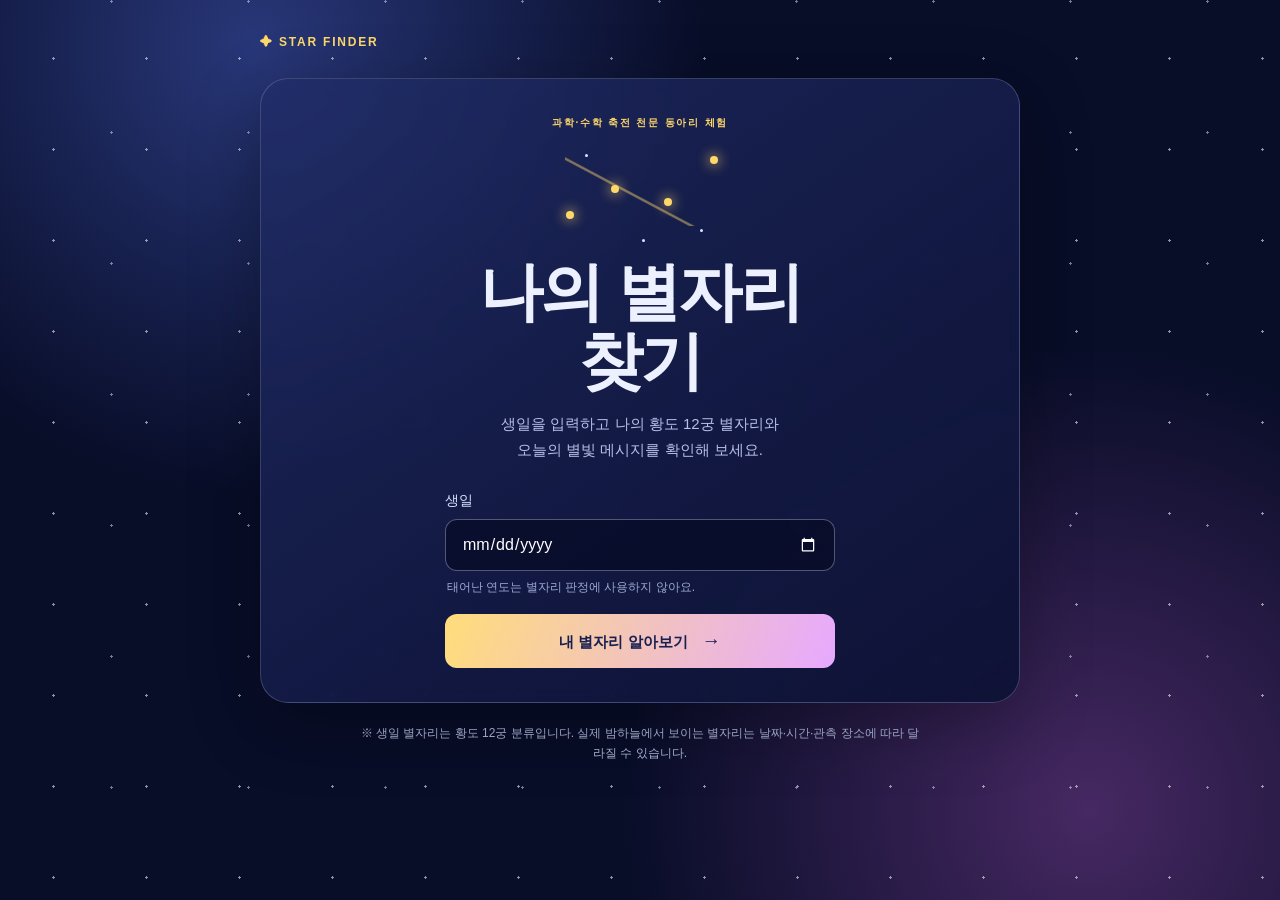
==== index.html @ 7e6529ac "Add birthday zodiac activity web app" ====
<!doctype html>
<html lang="ko">
<head>
  <meta charset="UTF-8">
  <meta name="viewport" content="width=device-width, initial-scale=1.0">
  <meta name="description" content="생일로 나의 황도 12궁 별자리와 오늘의 재미 운세를 알아보는 체험 프로그램">
  <title>나의 별자리 찾기</title>
  <link rel="stylesheet" href="style.css">
</head>
<body class="entry-page">
  <main class="entry-shell">
    <a class="brand" href="index.html" aria-label="첫 화면으로">✦ STAR FINDER</a>
    <section class="entry-card" aria-labelledby="page-title">
      <p class="eyebrow">과학·수학 축전 천문 동아리 체험</p>
      <div class="hero-constellation" aria-hidden="true"><span></span><span></span><span></span><span></span><i></i><i></i><i></i></div>
      <h1 id="page-title">나의 별자리<br>찾기</h1>
      <p class="intro">생일을 입력하고 나의 황도 12궁 별자리와<br>오늘의 별빛 메시지를 확인해 보세요.</p>

      <form id="birthday-form" class="birthday-form" novalidate>
        <label for="birthday">생일</label>
        <input id="birthday" name="birthday" type="date" required aria-describedby="date-help">
        <p id="date-help" class="field-help">태어난 연도는 별자리 판정에 사용하지 않아요.</p>
        <p id="form-error" class="form-error" role="alert" hidden></p>
        <button type="submit">내 별자리 알아보기 <span aria-hidden="true">→</span></button>
      </form>
    </section>
    <p class="science-note">※ 생일 별자리는 황도 12궁 분류입니다. 실제 밤하늘에서 보이는 별자리는 날짜·시간·관측 장소에 따라 달라질 수 있습니다.</p>
  </main>
  <script src="app.js"></script>
</body>
</html>
---- style.css ----
:root { --navy:#080d28; --deep:#111946; --ink:#edf1ff; --muted:#b7c0e6; --gold:#ffd86b; --violet:#9d8cff; --line:rgba(201,214,255,.22); }
* { box-sizing:border-box; }
body { margin:0; min-height:100vh; color:var(--ink); font-family:"Malgun Gothic","Apple SD Gothic Neo",sans-serif; background:radial-gradient(circle at 20% 5%,#283779 0,transparent 28rem),radial-gradient(circle at 85% 90%,#462862 0,transparent 29rem),var(--navy); }
body::before { content:""; position:fixed; inset:0; pointer-events:none; opacity:.55; background-image:radial-gradient(circle,white 0 1px,transparent 1.4px),radial-gradient(circle,#c9d6ff 0 1px,transparent 1.3px); background-size:93px 91px,137px 131px; background-position:7px 13px,43px 67px; }
.entry-shell,.result-shell { width:min(100% - 32px,760px); margin:auto; padding:32px 0 28px; position:relative; }
.brand { display:inline-block; font:700 12px/1 Arial,sans-serif; letter-spacing:.15em; color:var(--gold); text-decoration:none; }
.entry-card,.result-card { margin-top:28px; text-align:center; border:1px solid var(--line); border-radius:28px; background:linear-gradient(145deg,rgba(33,45,104,.78),rgba(12,17,51,.91)); box-shadow:0 20px 70px rgba(0,0,0,.29); backdrop-filter:blur(8px); }
.entry-card { padding:37px 24px 34px; }
.eyebrow { margin:0 0 12px; color:var(--gold); font:700 10px/1.4 Montserrat,sans-serif; letter-spacing:.18em; }
h1,h2,p { margin-top:0; }
h1 { margin-bottom:15px; font-family:"Malgun Gothic",sans-serif; font-weight:800; font-size:clamp(43px,9vw,64px); line-height:1.08; letter-spacing:-.04em; }
.intro { color:var(--muted); line-height:1.75; font-size:15px; }
.birthday-form { width:min(100%,390px); margin:28px auto 0; text-align:left; }
label { display:block; margin-bottom:9px; color:#d9e1ff; font-size:14px; }
input { width:100%; padding:15px 16px; border:1px solid rgba(222,229,255,.34); border-radius:12px; background:rgba(4,8,31,.57); color:white; font:16px Arial,sans-serif; color-scheme:dark; }
input:focus { outline:3px solid rgba(157,140,255,.45); border-color:var(--violet); }
.field-help { margin:8px 2px 18px; color:#9da9d4; font-size:12px; }
button { width:100%; border:0; border-radius:12px; padding:16px; cursor:pointer; background:linear-gradient(110deg,#ffdd7b,#e6a9ff); color:#172050; font:800 15px Arial,sans-serif; transition:transform .18s,box-shadow .18s; }
button:hover { transform:translateY(-2px); box-shadow:0 8px 25px rgba(245,207,128,.26); }
button span { margin-left:10px; font-size:19px; }
.form-error { margin:0 0 12px; color:#ffb4c9; font-size:13px; }
.science-note { max-width:560px; margin:20px auto 0; color:#aeb8db; text-align:center; font-size:12px; line-height:1.7; }
.hero-constellation { height:104px; position:relative; width:175px; margin:2px auto 12px; background:linear-gradient(28deg,transparent 47%,rgba(255,216,107,.45) 48% 49%,transparent 50%) 12px 14px/130px 70px no-repeat; }
.hero-constellation span,.hero-constellation i { position:absolute; display:block; border-radius:50%; background:var(--gold); box-shadow:0 0 12px 3px rgba(255,216,107,.45); }
.hero-constellation span { width:8px; height:8px; }.hero-constellation span:nth-child(1){left:13px;top:69px}.hero-constellation span:nth-child(2){left:58px;top:43px}.hero-constellation span:nth-child(3){left:111px;top:56px}.hero-constellation span:nth-child(4){left:157px;top:14px}.hero-constellation i{width:3px;height:3px;background:#d9e6ff;box-shadow:none}.hero-constellation i:nth-of-type(1){left:32px;top:12px}.hero-constellation i:nth-of-type(2){right:25px;bottom:14px}.hero-constellation i:nth-of-type(3){left:89px;bottom:4px}
.result-card { padding:31px 24px 27px; }
.constellation-art { width:min(100%,330px); height:190px; margin:0 auto 5px; }
.constellation-art svg { width:100%; height:100%; overflow:visible; }
.constellation-art .line { fill:none; stroke:rgba(255,216,107,.72); stroke-width:1.8; stroke-linecap:round; stroke-linejoin:round; }
.constellation-art .star { fill:#fff4c6; filter:drop-shadow(0 0 5px #ffe58c); }.constellation-art .big-star { fill:#fff6bd; filter:drop-shadow(0 0 8px #ffe58c); }
.date-display { margin:3px 0 7px; color:#c0caf0; font-size:14px; }.result-card h1 { margin:0 0 4px; font-size:clamp(40px,8vw,57px); }.zodiac-period { margin-bottom:15px; color:var(--gold); font:700 12px Arial,sans-serif; letter-spacing:.05em; }.zodiac-summary { max-width:470px; margin:0 auto 22px; color:#d9dff7; line-height:1.7; font-size:14px; }
.info-grid { display:grid; grid-template-columns:repeat(3,1fr); gap:9px; max-width:500px; margin:0 auto 20px; }.info-grid article { padding:12px 6px; background:rgba(4,10,38,.38); border:1px solid rgba(201,214,255,.16); border-radius:12px; }.info-grid span { display:block; color:#9facd8; font-size:11px; margin-bottom:6px; }.info-grid strong { font-size:14px; color:#fff2bd; }
.fortune-box { max-width:500px; margin:0 auto 22px; padding:21px 20px; border-radius:16px; background:linear-gradient(135deg,rgba(132,99,209,.34),rgba(31,57,129,.37)); border:1px solid rgba(219,202,255,.22); }.fortune-box>p:first-child { margin-bottom:5px; color:#ffdf84; font:700 10px Arial,sans-serif; letter-spacing:.15em; }.fortune-box h2 { margin-bottom:9px; font:700 21px "Malgun Gothic",sans-serif; }.fortune-box #fortune-text { margin-bottom:12px; color:#f2f0ff; line-height:1.7; font-size:14px; }.fortune-box small { color:#bdc6e7; font-size:11px; }
.retry-link { color:var(--gold); text-decoration:none; font-size:14px; }.retry-link:hover { text-decoration:underline; }
@media (max-width:440px) { .entry-shell,.result-shell{width:min(100% - 22px,760px);padding-top:22px}.entry-card,.result-card{border-radius:23px}.entry-card{padding:30px 18px}.result-card{padding:28px 15px 24px}.info-grid{gap:6px}.info-grid article{padding:10px 3px}.info-grid strong{font-size:12px} }
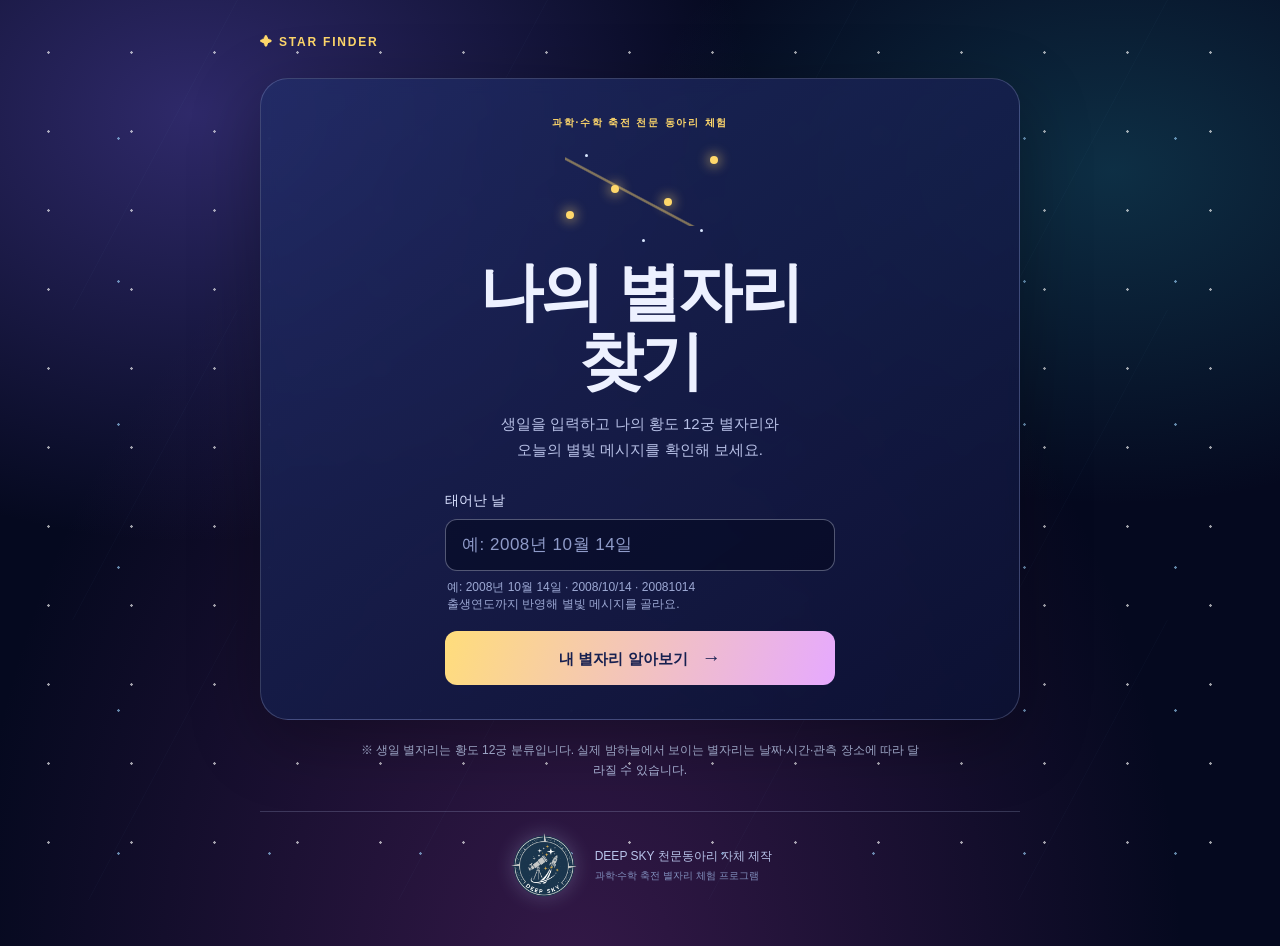
==== commit 7dac24b3: "Refresh birthday entry experience" ====
--- a/index.html
+++ b/index.html
@@ -17,15 +17,26 @@
       <p class="intro">생일을 입력하고 나의 황도 12궁 별자리와<br>오늘의 별빛 메시지를 확인해 보세요.</p>
 
       <form id="birthday-form" class="birthday-form" novalidate>
-        <label for="birthday">생일</label>
-        <input id="birthday" name="birthday" type="date" required aria-describedby="date-help">
-        <p id="date-help" class="field-help">태어난 연도는 별자리 판정에 사용하지 않아요.</p>
+        <label for="birthday">태어난 날</label>
+        <input id="birthday" name="birthday" type="text" inputmode="numeric" autocomplete="off" placeholder="예: 2008년 10월 14일" required aria-describedby="date-help">
+        <p id="date-help" class="field-help">예: 2008년 10월 14일 · 2008/10/14 · 20081014<br>출생연도까지 반영해 별빛 메시지를 골라요.</p>
         <p id="form-error" class="form-error" role="alert" hidden></p>
         <button type="submit">내 별자리 알아보기 <span aria-hidden="true">→</span></button>
       </form>
     </section>
     <p class="science-note">※ 생일 별자리는 황도 12궁 분류입니다. 실제 밤하늘에서 보이는 별자리는 날짜·시간·관측 장소에 따라 달라질 수 있습니다.</p>
   </main>
+  <footer class="club-footer" aria-label="제작 동아리">
+    <img class="club-logo" src="assets/deepsky-logo.png" alt="DEEP SKY 천문동아리 로고">
+    <p>DEEP SKY 천문동아리 자체 제작<br><small>과학·수학 축전 별자리 체험 프로그램</small></p>
+  </footer>
+  <div id="star-reader" class="star-reader" aria-hidden="true">
+    <div class="reader-sky"><i></i><i></i><i></i><i></i></div>
+    <div class="reader-star">✦</div>
+    <div class="reader-telescope"><span></span><i></i><b></b></div>
+    <div class="reader-astrologer"><i></i><b></b><span></span></div>
+    <p>별을 읽고 있어요…</p>
+  </div>
   <script src="app.js"></script>
 </body>
 </html>
--- a/style.css
+++ b/style.css
@@ -1,7 +1,7 @@
 :root { --navy:#080d28; --deep:#111946; --ink:#edf1ff; --muted:#b7c0e6; --gold:#ffd86b; --violet:#9d8cff; --line:rgba(201,214,255,.22); }
 * { box-sizing:border-box; }
-body { margin:0; min-height:100vh; color:var(--ink); font-family:"Malgun Gothic","Apple SD Gothic Neo",sans-serif; background:radial-gradient(circle at 20% 5%,#283779 0,transparent 28rem),radial-gradient(circle at 85% 90%,#462862 0,transparent 29rem),var(--navy); }
-body::before { content:""; position:fixed; inset:0; pointer-events:none; opacity:.55; background-image:radial-gradient(circle,white 0 1px,transparent 1.4px),radial-gradient(circle,#c9d6ff 0 1px,transparent 1.3px); background-size:93px 91px,137px 131px; background-position:7px 13px,43px 67px; }
+body { margin:0; min-height:100vh; color:var(--ink); font-family:"Malgun Gothic","Apple SD Gothic Neo",sans-serif; background:radial-gradient(ellipse at 15% 12%,rgba(81,68,167,.55),transparent 35rem),radial-gradient(ellipse at 87% 18%,rgba(31,124,145,.33),transparent 30rem),radial-gradient(ellipse at 45% 105%,rgba(122,48,133,.4),transparent 38rem),#05091f; }
+body::before { content:""; position:fixed; inset:0; pointer-events:none; opacity:.62; background-image:radial-gradient(circle,white 0 1px,transparent 1.5px),radial-gradient(circle,#9fd6ff 0 1px,transparent 1.5px),linear-gradient(118deg,transparent 49.8%,rgba(159,214,255,.05) 50%,transparent 50.2%); background-size:83px 79px,151px 143px,310px 310px; background-position:7px 13px,43px 67px,0 0; }
 .entry-shell,.result-shell { width:min(100% - 32px,760px); margin:auto; padding:32px 0 28px; position:relative; }
 .brand { display:inline-block; font:700 12px/1 Arial,sans-serif; letter-spacing:.15em; color:var(--gold); text-decoration:none; }
 .entry-card,.result-card { margin-top:28px; text-align:center; border:1px solid var(--line); border-radius:28px; background:linear-gradient(145deg,rgba(33,45,104,.78),rgba(12,17,51,.91)); box-shadow:0 20px 70px rgba(0,0,0,.29); backdrop-filter:blur(8px); }
@@ -12,7 +12,8 @@
 .intro { color:var(--muted); line-height:1.75; font-size:15px; }
 .birthday-form { width:min(100%,390px); margin:28px auto 0; text-align:left; }
 label { display:block; margin-bottom:9px; color:#d9e1ff; font-size:14px; }
-input { width:100%; padding:15px 16px; border:1px solid rgba(222,229,255,.34); border-radius:12px; background:rgba(4,8,31,.57); color:white; font:16px Arial,sans-serif; color-scheme:dark; }
+input { width:100%; padding:15px 16px; border:1px solid rgba(222,229,255,.34); border-radius:12px; background:rgba(4,8,31,.57); color:white; font:600 17px "Malgun Gothic",sans-serif; letter-spacing:.03em; }
+input::placeholder { color:#8f9bc9; font-weight:400; }
 input:focus { outline:3px solid rgba(157,140,255,.45); border-color:var(--violet); }
 .field-help { margin:8px 2px 18px; color:#9da9d4; font-size:12px; }
 button { width:100%; border:0; border-radius:12px; padding:16px; cursor:pointer; background:linear-gradient(110deg,#ffdd7b,#e6a9ff); color:#172050; font:800 15px Arial,sans-serif; transition:transform .18s,box-shadow .18s; }
@@ -20,16 +21,23 @@
 button span { margin-left:10px; font-size:19px; }
 .form-error { margin:0 0 12px; color:#ffb4c9; font-size:13px; }
 .science-note { max-width:560px; margin:20px auto 0; color:#aeb8db; text-align:center; font-size:12px; line-height:1.7; }
+.club-footer { position:relative; z-index:1; width:min(100% - 32px,760px); margin:2px auto 26px; padding:18px 20px; display:flex; align-items:center; justify-content:center; gap:15px; border-top:1px solid rgba(201,214,255,.2); color:#b9c5eb; text-align:left; }
+.club-footer p { margin:0; font-size:12px; line-height:1.55; }.club-footer small { color:#8290be; font-size:10px; }.club-logo { width:72px; height:72px; object-fit:contain; filter:drop-shadow(0 0 10px rgba(196,219,255,.24)); }
+.star-reader { position:fixed; z-index:10; inset:0; display:grid; place-items:center; opacity:0; pointer-events:none; overflow:hidden; background:radial-gradient(circle at 50% 43%,rgba(92,77,180,.42),rgba(3,7,27,.96) 62%); transition:opacity .22s ease; }.star-reader p { position:absolute; top:calc(50% + 165px); margin:0; color:#fff1b3; font:700 16px "Malgun Gothic",sans-serif; letter-spacing:.05em; }.reader-sky i { position:absolute; width:4px; height:4px; border-radius:50%; background:#fff8cf; box-shadow:0 0 12px 3px #fff0a3; }.reader-sky i:nth-child(1){left:18%;top:17%}.reader-sky i:nth-child(2){left:76%;top:22%}.reader-sky i:nth-child(3){left:24%;top:78%}.reader-sky i:nth-child(4){left:72%;top:73%}.reader-star { position:absolute; left:calc(50% + 76px); top:calc(50% - 138px); color:#fff0a6; font:58px/1 serif; text-shadow:0 0 18px #ffd768,0 0 45px #a68bff; transform:scale(.4); }.reader-telescope { position:absolute; width:160px; height:22px; margin-left:-10px; margin-top:-20px; transform:rotate(-25deg); transform-origin:20% 50%; }.reader-telescope span { display:block; width:120px; height:18px; border:3px solid #ead78c; border-radius:6px 14px 14px 6px; background:linear-gradient(90deg,#5c54a3,#1a2456); }.reader-telescope i { position:absolute; right:23px; top:-5px; width:20px; height:28px; border:3px solid #ead78c; border-radius:50%; }.reader-telescope b { position:absolute; left:32px; top:16px; width:4px; height:80px; background:#c9b66d; box-shadow:46px 0 #c9b66d; transform:rotate(22deg); }.reader-astrologer { position:absolute; width:95px; height:160px; margin-left:-105px; margin-top:82px; }.reader-astrologer i { position:absolute; left:29px; top:0; width:37px; height:37px; border-radius:50%; background:#e5b38d; }.reader-astrologer b { position:absolute; left:12px; top:32px; width:72px; height:112px; border-radius:48% 48% 14px 14px; background:linear-gradient(110deg,#a970d4,#3d3681); }.reader-astrologer span { position:absolute; left:58px; top:45px; width:62px; height:8px; border-radius:9px; background:#e5b38d; transform:rotate(-37deg); transform-origin:left center; }
+body.is-reading-stars .star-reader { opacity:1; pointer-events:auto; } body.is-reading-stars .reader-star { animation:star-gaze 1.65s ease-in-out both; } body.is-reading-stars .reader-telescope { animation:telescope-gaze 1.65s ease-in-out both; } body.is-reading-stars .reader-astrologer { animation:reader-gaze 1.65s ease-in-out both; } body.is-reading-stars .reader-sky i { animation:sky-twinkle .8s alternate infinite; } body.is-reading-stars .reader-sky i:nth-child(2){animation-delay:.2s} body.is-reading-stars .reader-sky i:nth-child(3){animation-delay:.4s} body.is-reading-stars .reader-sky i:nth-child(4){animation-delay:.6s}
+@keyframes star-gaze { 0%{opacity:0;transform:translate(-30px,45px) scale(.25)} 45%{opacity:1;transform:translate(0,0) scale(1.15)} 75%{transform:scale(.93)} 100%{opacity:1;transform:scale(1)} } @keyframes telescope-gaze { 0%{opacity:0;transform:translateY(22px) rotate(-8deg)} 45%{opacity:1;transform:rotate(-25deg)} 100%{opacity:1;transform:rotate(-25deg)} } @keyframes reader-gaze { 0%{opacity:0;transform:translateY(30px)} 45%{opacity:1;transform:translateY(-4px)} 100%{opacity:1;transform:translateY(0)} } @keyframes sky-twinkle { to{opacity:.25;transform:scale(.45)} }
 .hero-constellation { height:104px; position:relative; width:175px; margin:2px auto 12px; background:linear-gradient(28deg,transparent 47%,rgba(255,216,107,.45) 48% 49%,transparent 50%) 12px 14px/130px 70px no-repeat; }
 .hero-constellation span,.hero-constellation i { position:absolute; display:block; border-radius:50%; background:var(--gold); box-shadow:0 0 12px 3px rgba(255,216,107,.45); }
 .hero-constellation span { width:8px; height:8px; }.hero-constellation span:nth-child(1){left:13px;top:69px}.hero-constellation span:nth-child(2){left:58px;top:43px}.hero-constellation span:nth-child(3){left:111px;top:56px}.hero-constellation span:nth-child(4){left:157px;top:14px}.hero-constellation i{width:3px;height:3px;background:#d9e6ff;box-shadow:none}.hero-constellation i:nth-of-type(1){left:32px;top:12px}.hero-constellation i:nth-of-type(2){right:25px;bottom:14px}.hero-constellation i:nth-of-type(3){left:89px;bottom:4px}
 .result-card { padding:31px 24px 27px; }
-.constellation-art { width:min(100%,330px); height:190px; margin:0 auto 5px; }
+.constellation-art { width:min(100%,380px); aspect-ratio:1; margin:0 auto 17px; overflow:hidden; border:1px solid rgba(255,216,107,.35); border-radius:18px; background:#060b24; box-shadow:0 0 25px rgba(117,101,255,.18); }
 .constellation-art svg { width:100%; height:100%; overflow:visible; }
+.constellation-art img { display:block; width:100%; height:100%; object-fit:cover; }
 .constellation-art .line { fill:none; stroke:rgba(255,216,107,.72); stroke-width:1.8; stroke-linecap:round; stroke-linejoin:round; }
 .constellation-art .star { fill:#fff4c6; filter:drop-shadow(0 0 5px #ffe58c); }.constellation-art .big-star { fill:#fff6bd; filter:drop-shadow(0 0 8px #ffe58c); }
 .date-display { margin:3px 0 7px; color:#c0caf0; font-size:14px; }.result-card h1 { margin:0 0 4px; font-size:clamp(40px,8vw,57px); }.zodiac-period { margin-bottom:15px; color:var(--gold); font:700 12px Arial,sans-serif; letter-spacing:.05em; }.zodiac-summary { max-width:470px; margin:0 auto 22px; color:#d9dff7; line-height:1.7; font-size:14px; }
 .info-grid { display:grid; grid-template-columns:repeat(3,1fr); gap:9px; max-width:500px; margin:0 auto 20px; }.info-grid article { padding:12px 6px; background:rgba(4,10,38,.38); border:1px solid rgba(201,214,255,.16); border-radius:12px; }.info-grid span { display:block; color:#9facd8; font-size:11px; margin-bottom:6px; }.info-grid strong { font-size:14px; color:#fff2bd; }
-.fortune-box { max-width:500px; margin:0 auto 22px; padding:21px 20px; border-radius:16px; background:linear-gradient(135deg,rgba(132,99,209,.34),rgba(31,57,129,.37)); border:1px solid rgba(219,202,255,.22); }.fortune-box>p:first-child { margin-bottom:5px; color:#ffdf84; font:700 10px Arial,sans-serif; letter-spacing:.15em; }.fortune-box h2 { margin-bottom:9px; font:700 21px "Malgun Gothic",sans-serif; }.fortune-box #fortune-text { margin-bottom:12px; color:#f2f0ff; line-height:1.7; font-size:14px; }.fortune-box small { color:#bdc6e7; font-size:11px; }
+.fortune-box { max-width:500px; margin:0 auto 22px; padding:21px 20px; border-radius:16px; background:linear-gradient(135deg,rgba(132,99,209,.34),rgba(31,57,129,.37)); border:1px solid rgba(219,202,255,.22); }.fortune-box>p:first-child { margin-bottom:5px; color:#ffdf84; font:700 10px Arial,sans-serif; letter-spacing:.15em; }.fortune-box h2 { margin-bottom:13px; font:700 21px "Malgun Gothic",sans-serif; }.fortune-box small { color:#bdc6e7; font-size:11px; }.fortune-list { display:grid; grid-template-columns:1fr; gap:8px; margin-bottom:14px; text-align:left; }.fortune-item { display:grid; grid-template-columns:64px 1fr; gap:10px; align-items:start; padding:10px 11px; border-radius:10px; background:rgba(5,9,38,.28); }.fortune-item strong { color:#ffdf84; font-size:13px; }.fortune-item span { color:#f2f0ff; font-size:13px; line-height:1.6; }
 .retry-link { color:var(--gold); text-decoration:none; font-size:14px; }.retry-link:hover { text-decoration:underline; }
-@media (max-width:440px) { .entry-shell,.result-shell{width:min(100% - 22px,760px);padding-top:22px}.entry-card,.result-card{border-radius:23px}.entry-card{padding:30px 18px}.result-card{padding:28px 15px 24px}.info-grid{gap:6px}.info-grid article{padding:10px 3px}.info-grid strong{font-size:12px} }
+@media (prefers-reduced-motion:reduce) { *,*::before,*::after { animation-duration:.01ms !important; transition-duration:.01ms !important; } }
+@media (max-width:440px) { .entry-shell,.result-shell{width:min(100% - 22px,760px);padding-top:22px}.entry-card,.result-card{border-radius:23px}.entry-card{padding:30px 18px}.result-card{padding:28px 15px 24px}.info-grid{gap:6px}.info-grid article{padding:10px 3px}.info-grid strong{font-size:12px}.club-footer{width:min(100% - 22px,760px);padding:16px 4px;gap:9px}.club-logo{width:58px;height:58px}.reader-telescope{transform:scale(.82) rotate(-25deg)} }
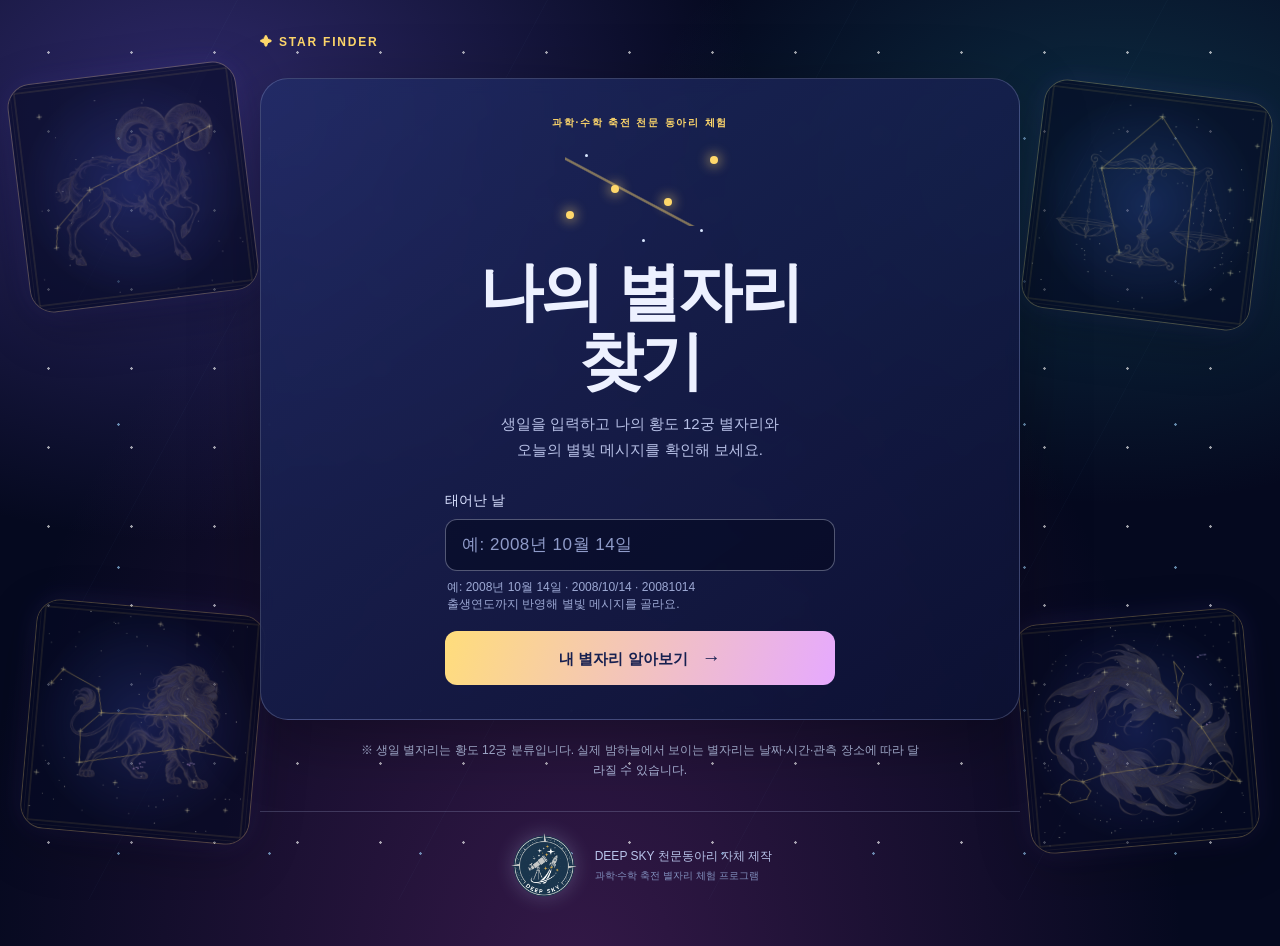
==== commit 2e798803: "Show floating zodiac charts on landing page" ====
--- a/index.html
+++ b/index.html
@@ -8,10 +8,21 @@
   <link rel="stylesheet" href="style.css">
 </head>
 <body class="entry-page">
+  <div class="floating-zodiac-gallery" aria-hidden="true">
+    <img class="floating-zodiac zodiac-aries" src="assets/zodiac-images/ari.png" alt="">
+    <img class="floating-zodiac zodiac-leo" src="assets/zodiac-images/leo.png" alt="">
+    <img class="floating-zodiac zodiac-libra" src="assets/zodiac-images/lib.png" alt="">
+    <img class="floating-zodiac zodiac-pisces" src="assets/zodiac-images/psc.png" alt="">
+  </div>
   <main class="entry-shell">
     <a class="brand" href="index.html" aria-label="첫 화면으로">✦ STAR FINDER</a>
     <section class="entry-card" aria-labelledby="page-title">
       <p class="eyebrow">과학·수학 축전 천문 동아리 체험</p>
+      <div class="mobile-zodiac-preview" aria-hidden="true">
+        <img src="assets/zodiac-images/ari.png" alt="">
+        <img src="assets/zodiac-images/lib.png" alt="">
+        <img src="assets/zodiac-images/psc.png" alt="">
+      </div>
       <div class="hero-constellation" aria-hidden="true"><span></span><span></span><span></span><span></span><i></i><i></i><i></i></div>
       <h1 id="page-title">나의 별자리<br>찾기</h1>
       <p class="intro">생일을 입력하고 나의 황도 12궁 별자리와<br>오늘의 별빛 메시지를 확인해 보세요.</p>
--- a/style.css
+++ b/style.css
@@ -2,7 +2,8 @@
 * { box-sizing:border-box; }
 body { margin:0; min-height:100vh; color:var(--ink); font-family:"Malgun Gothic","Apple SD Gothic Neo",sans-serif; background:radial-gradient(ellipse at 15% 12%,rgba(81,68,167,.55),transparent 35rem),radial-gradient(ellipse at 87% 18%,rgba(31,124,145,.33),transparent 30rem),radial-gradient(ellipse at 45% 105%,rgba(122,48,133,.4),transparent 38rem),#05091f; }
 body::before { content:""; position:fixed; inset:0; pointer-events:none; opacity:.62; background-image:radial-gradient(circle,white 0 1px,transparent 1.5px),radial-gradient(circle,#9fd6ff 0 1px,transparent 1.5px),linear-gradient(118deg,transparent 49.8%,rgba(159,214,255,.05) 50%,transparent 50.2%); background-size:83px 79px,151px 143px,310px 310px; background-position:7px 13px,43px 67px,0 0; }
-.entry-shell,.result-shell { width:min(100% - 32px,760px); margin:auto; padding:32px 0 28px; position:relative; }
+.floating-zodiac-gallery { position:fixed; z-index:0; inset:0; pointer-events:none; overflow:hidden; }.floating-zodiac { position:absolute; width:clamp(180px,18vw,260px); aspect-ratio:1; object-fit:cover; border:1px solid rgba(255,220,125,.42); border-radius:24px; opacity:.62; box-shadow:0 16px 55px rgba(0,0,0,.36),0 0 28px rgba(117,101,255,.2); animation:zodiac-float 7s ease-in-out infinite alternate; }.zodiac-aries { left:max(18px,calc(50% - 690px)); top:8%; transform:rotate(-7deg); }.zodiac-leo { left:max(28px,calc(50% - 650px)); bottom:7%; transform:rotate(5deg); animation-delay:-3.5s; }.zodiac-libra { right:max(18px,calc(50% - 690px)); top:10%; transform:rotate(7deg); animation-delay:-1.7s; }.zodiac-pisces { right:max(28px,calc(50% - 650px)); bottom:6%; transform:rotate(-5deg); animation-delay:-5.2s; }.mobile-zodiac-preview { display:none; }
+.entry-shell,.result-shell { width:min(100% - 32px,760px); margin:auto; padding:32px 0 28px; position:relative; z-index:1; }
 .brand { display:inline-block; font:700 12px/1 Arial,sans-serif; letter-spacing:.15em; color:var(--gold); text-decoration:none; }
 .entry-card,.result-card { margin-top:28px; text-align:center; border:1px solid var(--line); border-radius:28px; background:linear-gradient(145deg,rgba(33,45,104,.78),rgba(12,17,51,.91)); box-shadow:0 20px 70px rgba(0,0,0,.29); backdrop-filter:blur(8px); }
 .entry-card { padding:37px 24px 34px; }
@@ -29,6 +30,7 @@
 .hero-constellation { height:104px; position:relative; width:175px; margin:2px auto 12px; background:linear-gradient(28deg,transparent 47%,rgba(255,216,107,.45) 48% 49%,transparent 50%) 12px 14px/130px 70px no-repeat; }
 .hero-constellation span,.hero-constellation i { position:absolute; display:block; border-radius:50%; background:var(--gold); box-shadow:0 0 12px 3px rgba(255,216,107,.45); }
 .hero-constellation span { width:8px; height:8px; }.hero-constellation span:nth-child(1){left:13px;top:69px}.hero-constellation span:nth-child(2){left:58px;top:43px}.hero-constellation span:nth-child(3){left:111px;top:56px}.hero-constellation span:nth-child(4){left:157px;top:14px}.hero-constellation i{width:3px;height:3px;background:#d9e6ff;box-shadow:none}.hero-constellation i:nth-of-type(1){left:32px;top:12px}.hero-constellation i:nth-of-type(2){right:25px;bottom:14px}.hero-constellation i:nth-of-type(3){left:89px;bottom:4px}
+@keyframes zodiac-float { from{translate:0 -8px;filter:brightness(.88)} to{translate:0 12px;filter:brightness(1.08)} }
 .result-card { padding:31px 24px 27px; }
 .constellation-art { width:min(100%,380px); aspect-ratio:1; margin:0 auto 17px; overflow:hidden; border:1px solid rgba(255,216,107,.35); border-radius:18px; background:#060b24; box-shadow:0 0 25px rgba(117,101,255,.18); }
 .constellation-art svg { width:100%; height:100%; overflow:visible; }
@@ -37,7 +39,8 @@
 .constellation-art .star { fill:#fff4c6; filter:drop-shadow(0 0 5px #ffe58c); }.constellation-art .big-star { fill:#fff6bd; filter:drop-shadow(0 0 8px #ffe58c); }
 .date-display { margin:3px 0 7px; color:#c0caf0; font-size:14px; }.result-card h1 { margin:0 0 4px; font-size:clamp(40px,8vw,57px); }.zodiac-period { margin-bottom:15px; color:var(--gold); font:700 12px Arial,sans-serif; letter-spacing:.05em; }.zodiac-summary { max-width:470px; margin:0 auto 22px; color:#d9dff7; line-height:1.7; font-size:14px; }
 .info-grid { display:grid; grid-template-columns:repeat(3,1fr); gap:9px; max-width:500px; margin:0 auto 20px; }.info-grid article { padding:12px 6px; background:rgba(4,10,38,.38); border:1px solid rgba(201,214,255,.16); border-radius:12px; }.info-grid span { display:block; color:#9facd8; font-size:11px; margin-bottom:6px; }.info-grid strong { font-size:14px; color:#fff2bd; }
-.fortune-box { max-width:500px; margin:0 auto 22px; padding:21px 20px; border-radius:16px; background:linear-gradient(135deg,rgba(132,99,209,.34),rgba(31,57,129,.37)); border:1px solid rgba(219,202,255,.22); }.fortune-box>p:first-child { margin-bottom:5px; color:#ffdf84; font:700 10px Arial,sans-serif; letter-spacing:.15em; }.fortune-box h2 { margin-bottom:13px; font:700 21px "Malgun Gothic",sans-serif; }.fortune-box small { color:#bdc6e7; font-size:11px; }.fortune-list { display:grid; grid-template-columns:1fr; gap:8px; margin-bottom:14px; text-align:left; }.fortune-item { display:grid; grid-template-columns:64px 1fr; gap:10px; align-items:start; padding:10px 11px; border-radius:10px; background:rgba(5,9,38,.28); }.fortune-item strong { color:#ffdf84; font-size:13px; }.fortune-item span { color:#f2f0ff; font-size:13px; line-height:1.6; }
+.fortune-box { max-width:500px; margin:0 auto 22px; padding:21px 20px; border-radius:16px; background:linear-gradient(135deg,rgba(132,99,209,.34),rgba(31,57,129,.37)); border:1px solid rgba(219,202,255,.22); }.fortune-box>p:first-child { margin-bottom:5px; color:#ffdf84; font:700 10px Arial,sans-serif; letter-spacing:.15em; }.fortune-box h2 { margin-bottom:13px; font:700 21px "Malgun Gothic",sans-serif; }.fortune-box small { color:#bdc6e7; font-size:11px; }.fortune-list { display:grid; grid-template-columns:1fr; gap:8px; margin-bottom:14px; text-align:left; }.fortune-item { display:grid; grid-template-columns:64px 1fr; gap:10px; align-items:start; padding:10px 11px; border-radius:10px; background:rgba(5,9,38,.28); }.fortune-item strong { color:#ffdf84; font-size:13px; }.fortune-item span { display:block; color:#f2f0ff; font-size:13px; line-height:1.6; }.fortune-copy { min-width:0; }.fortune-code { display:block; margin-top:6px; color:#aebeff !important; font:700 10px/1.4 Arial,sans-serif; letter-spacing:.04em; }
 .retry-link { color:var(--gold); text-decoration:none; font-size:14px; }.retry-link:hover { text-decoration:underline; }
 @media (prefers-reduced-motion:reduce) { *,*::before,*::after { animation-duration:.01ms !important; transition-duration:.01ms !important; } }
-@media (max-width:440px) { .entry-shell,.result-shell{width:min(100% - 22px,760px);padding-top:22px}.entry-card,.result-card{border-radius:23px}.entry-card{padding:30px 18px}.result-card{padding:28px 15px 24px}.info-grid{gap:6px}.info-grid article{padding:10px 3px}.info-grid strong{font-size:12px}.club-footer{width:min(100% - 22px,760px);padding:16px 4px;gap:9px}.club-logo{width:58px;height:58px}.reader-telescope{transform:scale(.82) rotate(-25deg)} }
+@media (max-width:1100px) { .floating-zodiac-gallery{display:none}.mobile-zodiac-preview{display:flex;justify-content:center;align-items:center;height:76px;margin:10px auto 2px}.mobile-zodiac-preview img{width:72px;height:72px;object-fit:cover;border:1px solid rgba(255,220,125,.42);border-radius:18px;box-shadow:0 8px 22px rgba(0,0,0,.3);animation:zodiac-float 6s ease-in-out infinite alternate}.mobile-zodiac-preview img:nth-child(1){transform:rotate(-8deg);margin-right:-8px}.mobile-zodiac-preview img:nth-child(2){position:relative;z-index:1;width:84px;height:84px}.mobile-zodiac-preview img:nth-child(3){transform:rotate(8deg);margin-left:-8px;animation-delay:-3s}.hero-constellation{height:74px;margin-top:0} }
+@media (max-width:440px) { .entry-shell,.result-shell{width:min(100% - 22px,760px);padding-top:22px}.entry-card,.result-card{border-radius:23px}.entry-card{padding:30px 18px}.result-card{padding:28px 15px 24px}.mobile-zodiac-preview{height:65px}.mobile-zodiac-preview img{width:60px;height:60px}.mobile-zodiac-preview img:nth-child(2){width:70px;height:70px}.info-grid{gap:6px}.info-grid article{padding:10px 3px}.info-grid strong{font-size:12px}.club-footer{width:min(100% - 22px,760px);padding:16px 4px;gap:9px}.club-logo{width:58px;height:58px}.reader-telescope{transform:scale(.82) rotate(-25deg)} }
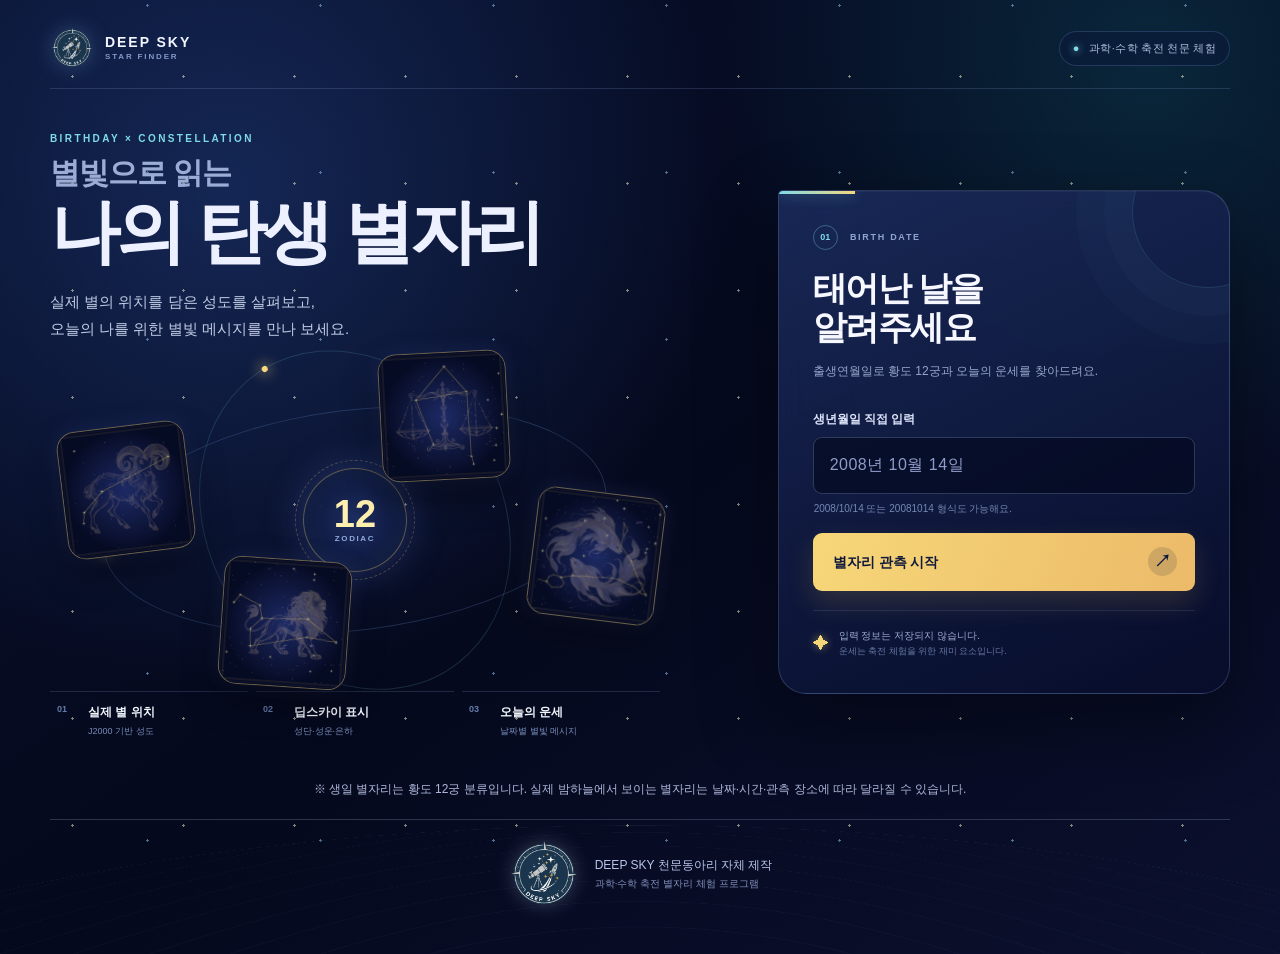
==== commit 06127b7b: "Redesign landing page as observatory console" ====
--- a/index.html
+++ b/index.html
@@ -8,34 +8,61 @@
   <link rel="stylesheet" href="style.css">
 </head>
 <body class="entry-page">
-  <div class="floating-zodiac-gallery" aria-hidden="true">
-    <img class="floating-zodiac zodiac-aries" src="assets/zodiac-images/ari.png" alt="">
-    <img class="floating-zodiac zodiac-leo" src="assets/zodiac-images/leo.png" alt="">
-    <img class="floating-zodiac zodiac-libra" src="assets/zodiac-images/lib.png" alt="">
-    <img class="floating-zodiac zodiac-pisces" src="assets/zodiac-images/psc.png" alt="">
-  </div>
-  <main class="entry-shell">
-    <a class="brand" href="index.html" aria-label="첫 화면으로">✦ STAR FINDER</a>
-    <section class="entry-card" aria-labelledby="page-title">
-      <p class="eyebrow">과학·수학 축전 천문 동아리 체험</p>
-      <div class="mobile-zodiac-preview" aria-hidden="true">
-        <img src="assets/zodiac-images/ari.png" alt="">
-        <img src="assets/zodiac-images/lib.png" alt="">
-        <img src="assets/zodiac-images/psc.png" alt="">
-      </div>
-      <div class="hero-constellation" aria-hidden="true"><span></span><span></span><span></span><span></span><i></i><i></i><i></i></div>
-      <h1 id="page-title">나의 별자리<br>찾기</h1>
-      <p class="intro">생일을 입력하고 나의 황도 12궁 별자리와<br>오늘의 별빛 메시지를 확인해 보세요.</p>
+  <main class="landing-shell">
+    <header class="landing-header">
+      <a class="landing-brand" href="index.html" aria-label="첫 화면으로">
+        <img src="assets/deepsky-logo.png" alt="">
+        <span>DEEP SKY<small>STAR FINDER</small></span>
+      </a>
+      <p class="event-chip"><span aria-hidden="true">●</span> 과학·수학 축전 천문 체험</p>
+    </header>
 
-      <form id="birthday-form" class="birthday-form" novalidate>
-        <label for="birthday">태어난 날</label>
-        <input id="birthday" name="birthday" type="text" inputmode="numeric" autocomplete="off" placeholder="예: 2008년 10월 14일" required aria-describedby="date-help">
-        <p id="date-help" class="field-help">예: 2008년 10월 14일 · 2008/10/14 · 20081014<br>출생연도까지 반영해 별빛 메시지를 골라요.</p>
-        <p id="form-error" class="form-error" role="alert" hidden></p>
-        <button type="submit">내 별자리 알아보기 <span aria-hidden="true">→</span></button>
-      </form>
-    </section>
-    <p class="science-note">※ 생일 별자리는 황도 12궁 분류입니다. 실제 밤하늘에서 보이는 별자리는 날짜·시간·관측 장소에 따라 달라질 수 있습니다.</p>
+    <div class="landing-grid">
+      <section class="landing-story" aria-labelledby="page-title">
+        <p class="landing-kicker">BIRTHDAY × CONSTELLATION</p>
+        <h1 id="page-title"><span>별빛으로 읽는</span>나의 탄생 별자리</h1>
+        <p class="landing-intro">실제 별의 위치를 담은 성도를 살펴보고,<br>오늘의 나를 위한 별빛 메시지를 만나 보세요.</p>
+
+        <div class="zodiac-stage" aria-hidden="true">
+          <div class="orbit orbit-one"></div>
+          <div class="orbit orbit-two"></div>
+          <div class="zodiac-core"><strong>12</strong><span>ZODIAC</span></div>
+          <img class="zodiac-card zodiac-card-aries" src="assets/zodiac-images/ari.png" alt="">
+          <img class="zodiac-card zodiac-card-leo" src="assets/zodiac-images/leo.png" alt="">
+          <img class="zodiac-card zodiac-card-libra" src="assets/zodiac-images/lib.png" alt="">
+          <img class="zodiac-card zodiac-card-pisces" src="assets/zodiac-images/psc.png" alt="">
+        </div>
+
+        <div class="experience-points" aria-label="체험 내용">
+          <p><span>01</span><strong>실제 별 위치</strong><small>J2000 기반 성도</small></p>
+          <p><span>02</span><strong>딥스카이 표시</strong><small>성단·성운·은하</small></p>
+          <p><span>03</span><strong>오늘의 운세</strong><small>날짜별 별빛 메시지</small></p>
+        </div>
+      </section>
+
+      <section class="entry-card landing-panel" aria-labelledby="form-title">
+        <div class="panel-heading">
+          <p><span>01</span> BIRTH DATE</p>
+          <h2 id="form-title">태어난 날을<br>알려주세요</h2>
+          <small>출생연월일로 황도 12궁과 오늘의 운세를 찾아드려요.</small>
+        </div>
+
+        <form id="birthday-form" class="birthday-form" novalidate>
+          <label for="birthday">생년월일 직접 입력</label>
+          <input id="birthday" name="birthday" type="text" inputmode="numeric" autocomplete="off" placeholder="2008년 10월 14일" required aria-describedby="date-help">
+          <p id="date-help" class="field-help">2008/10/14 또는 20081014 형식도 가능해요.</p>
+          <p id="form-error" class="form-error" role="alert" hidden></p>
+          <button type="submit"><span>별자리 관측 시작</span><b aria-hidden="true">↗</b></button>
+        </form>
+
+        <div class="panel-footnote">
+          <span aria-hidden="true">✦</span>
+          <p>입력 정보는 저장되지 않습니다.<br><small>운세는 축전 체험을 위한 재미 요소입니다.</small></p>
+        </div>
+      </section>
+    </div>
+
+    <p class="science-note landing-note">※ 생일 별자리는 황도 12궁 분류입니다. 실제 밤하늘에서 보이는 별자리는 날짜·시간·관측 장소에 따라 달라질 수 있습니다.</p>
   </main>
   <footer class="club-footer" aria-label="제작 동아리">
     <img class="club-logo" src="assets/deepsky-logo.png" alt="DEEP SKY 천문동아리 로고">
--- a/style.css
+++ b/style.css
@@ -44,3 +44,31 @@
 @media (prefers-reduced-motion:reduce) { *,*::before,*::after { animation-duration:.01ms !important; transition-duration:.01ms !important; } }
 @media (max-width:1100px) { .floating-zodiac-gallery{display:none}.mobile-zodiac-preview{display:flex;justify-content:center;align-items:center;height:76px;margin:10px auto 2px}.mobile-zodiac-preview img{width:72px;height:72px;object-fit:cover;border:1px solid rgba(255,220,125,.42);border-radius:18px;box-shadow:0 8px 22px rgba(0,0,0,.3);animation:zodiac-float 6s ease-in-out infinite alternate}.mobile-zodiac-preview img:nth-child(1){transform:rotate(-8deg);margin-right:-8px}.mobile-zodiac-preview img:nth-child(2){position:relative;z-index:1;width:84px;height:84px}.mobile-zodiac-preview img:nth-child(3){transform:rotate(8deg);margin-left:-8px;animation-delay:-3s}.hero-constellation{height:74px;margin-top:0} }
 @media (max-width:440px) { .entry-shell,.result-shell{width:min(100% - 22px,760px);padding-top:22px}.entry-card,.result-card{border-radius:23px}.entry-card{padding:30px 18px}.result-card{padding:28px 15px 24px}.mobile-zodiac-preview{height:65px}.mobile-zodiac-preview img{width:60px;height:60px}.mobile-zodiac-preview img:nth-child(2){width:70px;height:70px}.info-grid{gap:6px}.info-grid article{padding:10px 3px}.info-grid strong{font-size:12px}.club-footer{width:min(100% - 22px,760px);padding:16px 4px;gap:9px}.club-logo{width:58px;height:58px}.reader-telescope{transform:scale(.82) rotate(-25deg)} }
+
+/* Landing page — observatory console */
+.entry-page { overflow-x:hidden; background:radial-gradient(circle at 18% 20%,rgba(34,62,127,.52),transparent 31rem),radial-gradient(circle at 90% 7%,rgba(21,113,132,.28),transparent 27rem),linear-gradient(145deg,#07102c 0%,#05091d 52%,#0b102e 100%); }
+.entry-page::before { opacity:.5; background-image:radial-gradient(circle,#fff8d8 0 1px,transparent 1.4px),radial-gradient(circle,#99cfff 0 1px,transparent 1.4px); background-size:111px 107px,173px 167px; background-position:17px 23px,61px 89px; }
+.entry-page::after { content:""; position:fixed; z-index:0; inset:auto -15vw -48vh; height:85vh; pointer-events:none; border-radius:50%; border:1px solid rgba(143,188,255,.1); background:repeating-radial-gradient(circle at 50% 100%,transparent 0 59px,rgba(143,188,255,.045) 60px 61px); transform:perspective(500px) rotateX(58deg); }
+.landing-shell { position:relative; z-index:1; width:min(100% - 48px,1180px); margin:0 auto; padding:26px 0 20px; }
+.landing-header { display:flex; align-items:center; justify-content:space-between; min-height:58px; padding-bottom:18px; border-bottom:1px solid rgba(169,198,255,.16); }
+.landing-brand { display:flex; align-items:center; gap:11px; color:#f3f6ff; text-decoration:none; }.landing-brand img { width:44px; height:44px; object-fit:contain; filter:drop-shadow(0 0 10px rgba(140,200,255,.25)); }.landing-brand>span { display:grid; gap:4px; font:800 14px/1 Arial,sans-serif; letter-spacing:.14em; }.landing-brand small { color:#8398ca; font:700 8px/1 Arial,sans-serif; letter-spacing:.23em; }
+.event-chip { margin:0; padding:9px 13px; border:1px solid rgba(143,188,255,.19); border-radius:999px; background:rgba(11,22,58,.5); color:#afbee1; font-size:11px; letter-spacing:.03em; }.event-chip span { color:#7edbe6; margin-right:6px; text-shadow:0 0 9px #7edbe6; }
+.landing-grid { display:grid; grid-template-columns:minmax(0,1.18fr) minmax(360px,.82fr); gap:clamp(36px,6vw,82px); align-items:center; min-height:690px; padding:40px 0 24px; }
+.landing-story { min-width:0; }.landing-kicker { margin:0 0 13px; color:#7edbe6; font:800 10px/1 Arial,sans-serif; letter-spacing:.24em; }.landing-story h1 { margin:0; font-size:clamp(48px,5.5vw,76px); line-height:1.04; letter-spacing:-.06em; text-align:left; }.landing-story h1 span { display:block; margin-bottom:7px; color:#9cadd5; font-size:.43em; font-weight:650; letter-spacing:-.035em; }.landing-intro { margin:20px 0 0; color:#c1cbe5; font-size:15px; line-height:1.8; }
+.zodiac-stage { position:relative; width:min(100%,610px); height:335px; margin:10px 0 4px; }.orbit { position:absolute; left:50%; top:50%; border:1px solid rgba(128,181,255,.2); border-radius:50%; transform:translate(-50%,-50%) rotate(-7deg); }.orbit::after { content:""; position:absolute; width:6px; height:6px; top:49%; left:-3px; border-radius:50%; background:#f7d87e; box-shadow:0 0 13px 3px rgba(247,216,126,.45); }.orbit-one { width:83%; height:66%; }.orbit-two { width:58%; height:88%; transform:translate(-50%,-50%) rotate(59deg); border-color:rgba(126,219,230,.16); }
+.zodiac-core { position:absolute; z-index:1; left:50%; top:50%; width:104px; height:104px; display:grid; place-content:center; gap:4px; transform:translate(-50%,-50%); border:1px solid rgba(247,216,126,.35); border-radius:50%; background:radial-gradient(circle,rgba(31,47,100,.95),rgba(7,14,43,.96)); text-align:center; box-shadow:0 0 42px rgba(101,120,230,.32),inset 0 0 24px rgba(126,219,230,.08); }.zodiac-core::before { content:""; position:absolute; inset:-9px; border:1px dashed rgba(247,216,126,.25); border-radius:50%; animation:core-spin 18s linear infinite; }.zodiac-core strong { color:#fff0b0; font:800 38px/.9 Arial,sans-serif; }.zodiac-core span { color:#8faae0; font:700 8px/1 Arial,sans-serif; letter-spacing:.2em; }
+.zodiac-card { position:absolute; z-index:2; width:128px; height:128px; object-fit:cover; border:1px solid rgba(247,216,126,.42); border-radius:18px; background:#060b24; box-shadow:0 16px 35px rgba(0,0,0,.42),0 0 22px rgba(89,109,217,.18); animation:card-drift 5s ease-in-out infinite alternate; }.zodiac-card-aries { left:2%; top:22%; transform:rotate(-7deg); }.zodiac-card-leo { left:28%; bottom:0; transform:rotate(4deg); animation-delay:-2s; }.zodiac-card-libra { right:25%; top:0; transform:rotate(-3deg); animation-delay:-3.5s; }.zodiac-card-pisces { right:0; bottom:20%; transform:rotate(7deg); animation-delay:-1s; }
+.experience-points { display:grid; grid-template-columns:repeat(3,1fr); gap:8px; max-width:610px; }.experience-points p { position:relative; margin:0; padding:12px 10px 12px 38px; border-top:1px solid rgba(169,198,255,.16); color:#f5f7ff; }.experience-points span { position:absolute; left:7px; top:13px; color:#647ba9; font:700 9px/1 Arial,sans-serif; }.experience-points strong,.experience-points small { display:block; }.experience-points strong { font-size:12px; }.experience-points small { margin-top:4px; color:#788cb8; font-size:9px; }
+.landing-panel { position:relative; margin:0; padding:34px; overflow:hidden; text-align:left; border:1px solid rgba(169,198,255,.2); border-radius:5px 28px 28px 28px; background:linear-gradient(155deg,rgba(28,44,94,.86),rgba(7,13,42,.96)); box-shadow:0 32px 80px rgba(0,0,0,.38),inset 0 1px rgba(255,255,255,.04); backdrop-filter:blur(16px); }.landing-panel::before { content:""; position:absolute; width:150px; height:150px; right:-55px; top:-55px; border:1px solid rgba(126,219,230,.15); border-radius:50%; box-shadow:0 0 0 28px rgba(126,219,230,.025),0 0 0 56px rgba(126,219,230,.018); }.landing-panel::after { content:""; position:absolute; left:0; top:0; width:76px; height:3px; background:linear-gradient(90deg,#7edbe6,#f5d87e); box-shadow:0 0 14px rgba(126,219,230,.55); }
+.panel-heading { position:relative; z-index:1; }.panel-heading>p { margin:0 0 19px; color:#8fa4d0; font:700 9px/1 Arial,sans-serif; letter-spacing:.19em; }.panel-heading>p span { display:inline-grid; width:25px; height:25px; margin-right:8px; place-items:center; border:1px solid rgba(126,219,230,.35); border-radius:50%; color:#7edbe6; letter-spacing:0; }.panel-heading h2 { margin:0 0 13px; color:#f6f7ff; font-size:34px; line-height:1.16; letter-spacing:-.045em; }.panel-heading>small { display:block; color:#96a5ca; font-size:12px; line-height:1.7; }
+.landing-panel .birthday-form { position:relative; z-index:1; width:100%; margin:30px 0 0; }.landing-panel label { margin-bottom:9px; color:#dce4fb; font-size:12px; font-weight:700; }.landing-panel input { height:57px; padding:0 16px; border-color:rgba(163,190,244,.25); border-radius:9px; background:rgba(2,7,28,.6); font-size:16px; }.landing-panel input:focus { outline:2px solid rgba(126,219,230,.28); border-color:#7edbe6; }.landing-panel .field-help { margin:8px 1px 17px; color:#7487b2; font-size:10px; }.landing-panel button { display:flex; align-items:center; justify-content:space-between; height:58px; padding:0 18px 0 20px; border-radius:9px; background:linear-gradient(110deg,#f6d778,#ecba69); color:#111a3c; box-shadow:0 12px 28px rgba(226,178,83,.17); }.landing-panel button span { margin:0; font:800 14px/1 "Malgun Gothic",sans-serif; }.landing-panel button b { display:grid; width:29px; height:29px; place-items:center; border-radius:50%; background:rgba(16,25,56,.14); font:700 17px/1 Arial,sans-serif; }.landing-panel button:disabled { cursor:wait; opacity:.76; }
+.panel-footnote { position:relative; z-index:1; display:flex; align-items:center; gap:10px; margin-top:19px; padding-top:17px; border-top:1px solid rgba(169,198,255,.12); }.panel-footnote>span { color:#f6d778; text-shadow:0 0 9px rgba(246,215,120,.45); }.panel-footnote p { margin:0; color:#9dacd0; font-size:10px; line-height:1.55; }.panel-footnote small { color:#6578a4; font-size:9px; }
+.landing-note { max-width:760px; margin-top:0; }.entry-page .club-footer { width:min(100% - 48px,1180px); margin-top:0; }
+@keyframes core-spin { to{transform:rotate(360deg)} } @keyframes card-drift { from{translate:0 -5px;filter:brightness(.92)} to{translate:0 7px;filter:brightness(1.08)} }
+
+@media (max-width:900px) {
+  .landing-shell{width:min(100% - 34px,680px);padding-top:18px}.landing-grid{grid-template-columns:1fr;gap:32px;min-height:auto;padding-top:42px}.landing-story{text-align:center}.landing-story h1{text-align:center;font-size:clamp(46px,10vw,68px)}.landing-intro{font-size:14px}.zodiac-stage{margin:13px auto 0}.experience-points{margin:0 auto}.landing-panel{width:min(100%,520px);margin:0 auto}.entry-page .club-footer{width:min(100% - 34px,680px)}
+}
+@media (max-width:520px) {
+  .landing-shell{width:min(100% - 22px,680px)}.landing-header{padding-bottom:12px}.landing-brand img{width:38px;height:38px}.event-chip{display:none}.landing-grid{padding-top:30px;gap:25px}.landing-kicker{font-size:8px}.landing-story h1{font-size:43px}.landing-story h1 span{font-size:.45em}.landing-intro br{display:none}.zodiac-stage{height:250px}.zodiac-card{width:92px;height:92px;border-radius:13px}.zodiac-core{width:78px;height:78px}.zodiac-core strong{font-size:29px}.zodiac-card-aries{left:0;top:25%}.zodiac-card-leo{left:26%;bottom:0}.zodiac-card-libra{right:23%;top:0}.zodiac-card-pisces{right:0;bottom:21%}.experience-points{gap:2px}.experience-points p{padding:10px 3px 10px 23px}.experience-points span{left:3px;top:11px}.experience-points strong{font-size:10px}.experience-points small{font-size:8px}.landing-panel{padding:27px 21px;border-radius:4px 22px 22px 22px}.panel-heading h2{font-size:29px}.landing-panel .birthday-form{margin-top:24px}.landing-panel input{font-size:15px}.landing-note{font-size:10px}.entry-page .club-footer{width:min(100% - 22px,680px)}
+}
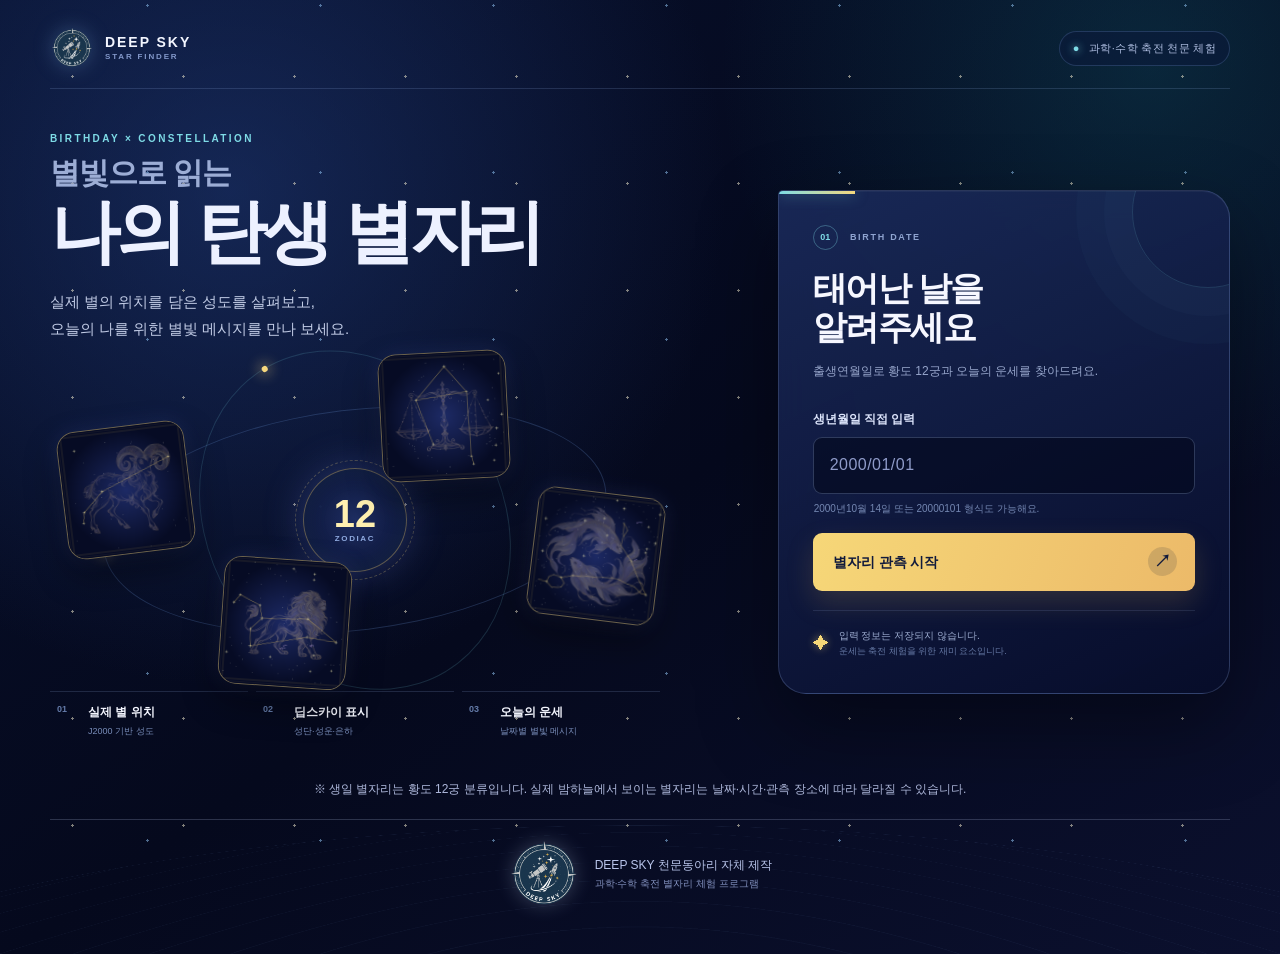
==== commit 669d7fd4: "Update index.html" ====
--- a/index.html
+++ b/index.html
@@ -5,7 +5,7 @@
   <meta name="viewport" content="width=device-width, initial-scale=1.0">
   <meta name="description" content="생일로 나의 황도 12궁 별자리와 오늘의 재미 운세를 알아보는 체험 프로그램">
   <title>나의 별자리 찾기</title>
-  <link rel="stylesheet" href="style.css">
+  <link rel="stylesheet" href="style.css?v=20261013-1">
 </head>
 <body class="entry-page">
   <main class="landing-shell">
@@ -21,7 +21,7 @@
       <section class="landing-story" aria-labelledby="page-title">
         <p class="landing-kicker">BIRTHDAY × CONSTELLATION</p>
         <h1 id="page-title"><span>별빛으로 읽는</span>나의 탄생 별자리</h1>
-        <p class="landing-intro">실제 별의 위치를 담은 성도를 살펴보고,<br>오늘의 나를 위한 별빛 메시지를 만나 보세요.</p>
+        <p class="landing-intro">실제 별의 위치를 담은 성도를 살펴보고,<br> 오늘의 나를 위한 별빛 메시지를 만나 보세요.</p>
 
         <div class="zodiac-stage" aria-hidden="true">
           <div class="orbit orbit-one"></div>
@@ -49,8 +49,8 @@
 
         <form id="birthday-form" class="birthday-form" novalidate>
           <label for="birthday">생년월일 직접 입력</label>
-          <input id="birthday" name="birthday" type="text" inputmode="numeric" autocomplete="off" placeholder="2008년 10월 14일" required aria-describedby="date-help">
-          <p id="date-help" class="field-help">2008/10/14 또는 20081014 형식도 가능해요.</p>
+          <input id="birthday" name="birthday" type="text" inputmode="numeric" autocomplete="off" placeholder="2000/01/01" required aria-describedby="date-help">
+          <p id="date-help" class="field-help">2000년10월 14일 또는 20000101 형식도 가능해요.</p>
           <p id="form-error" class="form-error" role="alert" hidden></p>
           <button type="submit"><span>별자리 관측 시작</span><b aria-hidden="true">↗</b></button>
         </form>
@@ -75,6 +75,6 @@
     <div class="reader-astrologer"><i></i><b></b><span></span></div>
     <p>별을 읽고 있어요…</p>
   </div>
-  <script src="app.js"></script>
+  <script src="app.js?v=20261013-1"></script>
 </body>
 </html>
